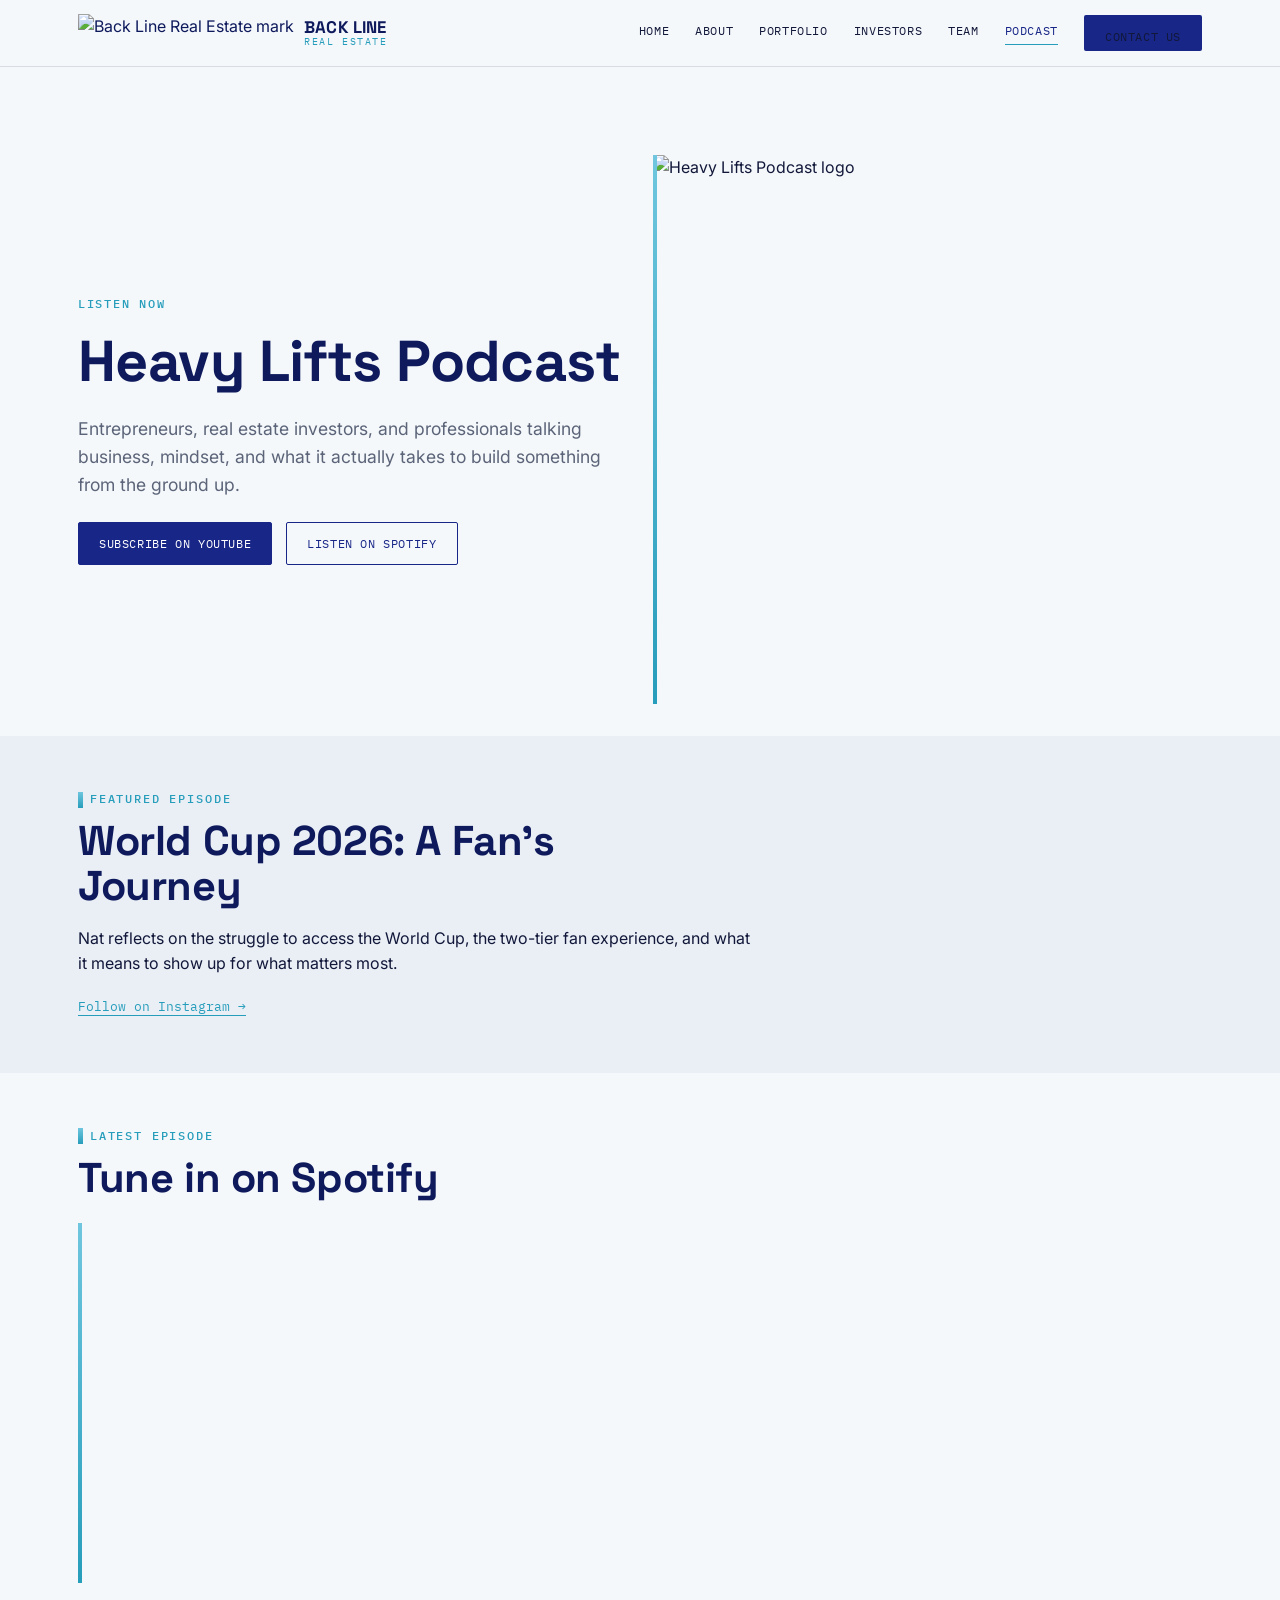
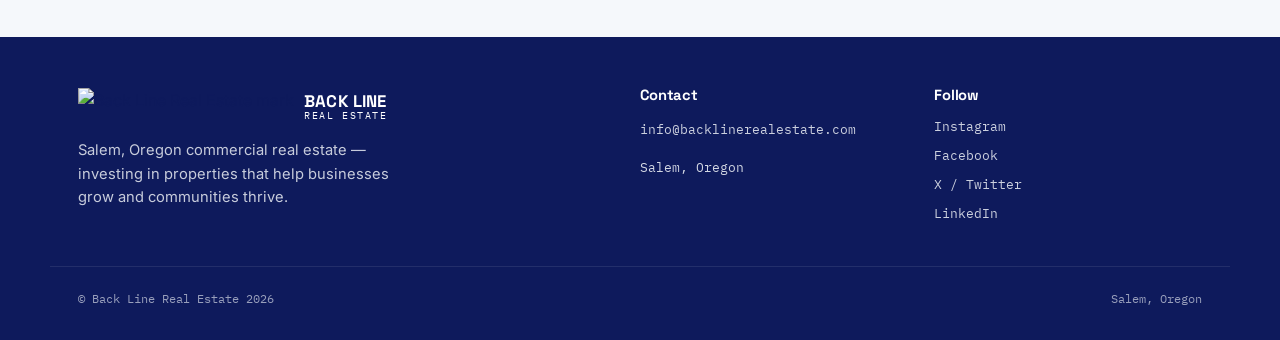
==== podcast.html @ 8ded8dc3 "Add files via upload" ====
<!DOCTYPE html>
<html lang="en">
<head>
<meta charset="UTF-8">
<meta name="viewport" content="width=device-width, initial-scale=1">
<title>Podcast | Back Line Real Estate</title>
<meta name="description" content="Heavy Lifts Podcast — entrepreneurship, real estate, and mindset with Nat Borchers.">
<link rel="stylesheet" href="styles.css">
</head>
<body>

<header class="site">
  <div class="bar">
    <a class="logo" href="index.html"><img src="assets/logo-mark.png" alt="Back Line Real Estate mark"><span class="logotype"><b>BACK LINE</b><span>REAL ESTATE</span></span></a>
    <button class="navtoggle" aria-label="Menu" onclick="document.querySelector('nav.primary').classList.toggle('open')"><span></span><span></span><span></span></button>
    <nav class="primary">
      <a href="index.html">Home</a>
      <a href="about.html">About</a>
      <a href="portfolio.html">Portfolio</a>
      <a href="investors.html">Investors</a>
      <a href="team.html">Team</a>
      <a href="podcast.html" class="active">Podcast</a>
      <a class="btn" href="contact.html">Contact Us</a>
    </nav>
  </div>
</header>

<section class="hero" style="padding-bottom:2rem;">
  <div class="wrap grid grid-2" style="align-items:center;">
    <div>
      <div class="kicker">Listen Now</div>
      <h1 style="font-size:clamp(2.3rem,5vw,3.6rem);">Heavy Lifts Podcast</h1>
      <p class="lede">Entrepreneurs, real estate investors, and professionals talking business, mindset, and what it actually takes to build something from the ground up.</p>
      <div style="display:flex; gap:14px; margin-top:1.4rem; flex-wrap:wrap;">
        <a class="btn" href="https://www.youtube.com/@HeavyLiftsPodcast">Subscribe on YouTube</a>
        <a class="btn outline" href="https://open.spotify.com/show/6ysNG8tgIy9WDLwiASm1T7?si=06528a99fe714900">Listen on Spotify</a>
      </div>
    </div>
    <div class="frame-mark" style="aspect-ratio:1; overflow:hidden;">
      <img src="https://images.squarespace-cdn.com/content/v1/683a73ac31a0282bdf9b7718/6878b6a5-693c-440b-992c-0c0ae1ac0883/Heavy+Lifts+Podcast_logo_NEW.png" alt="Heavy Lifts Podcast logo" style="width:100%; height:100%; object-fit:cover;">
    </div>
  </div>
</section>

<section class="section-alt">
  <div class="wrap">
    <div class="eyebrow">Featured Episode</div>
    <h2 style="max-width:600px;">World Cup 2026: A Fan's Journey</h2>
    <p class="prose">Nat reflects on the struggle to access the World Cup, the two-tier fan experience, and what it means to show up for what matters most.</p>
    <a class="link" style="font-family:'IBM Plex Mono',monospace; font-size:0.82rem; color:var(--teal); text-decoration:none; border-bottom:1px solid var(--teal);" href="https://www.instagram.com/heavyliftspodcast">Follow on Instagram &rarr;</a>
  </div>
</section>

<section>
  <div class="wrap">
    <div class="eyebrow">Latest Episode</div>
    <h2 style="margin-bottom:1.4rem;">Tune in on Spotify</h2>
    <div class="frame-mark" style="max-width:680px; overflow:hidden;">
      <iframe src="https://open.spotify.com/embed/show/6ysNG8tgIy9WDLwiASm1T7?utm_source=generator" width="100%" height="352" frameborder="0" allowfullscreen loading="lazy" allow="autoplay; clipboard-write; encrypted-media; fullscreen; picture-in-picture" title="Heavy Lifts Podcast on Spotify"></iframe>
    </div>
  </div>
</section>

<footer class="site">
  <div class="wrap grid">
    <div>
      <div class="logo" style="margin-bottom:0.8em;"><img src="assets/logo-mark.png" alt="Back Line Real Estate mark"><span class="logotype"><b>BACK LINE</b><span>REAL ESTATE</span></span></div>
      <p style="max-width:340px; opacity:0.8; font-size:0.92rem;">Salem, Oregon commercial real estate &mdash; investing in properties that help businesses grow and communities thrive.</p>
    </div>
    <div>
      <h4>Contact</h4>
      <a href="mailto:info@backlinerealestate.com">info@backlinerealestate.com</a>
      <div style="margin-top:1.2em; opacity:0.85; font-size:0.82rem; font-family:'IBM Plex Mono',monospace;">Salem, Oregon</div>
    </div>
    <div>
      <h4>Follow</h4>
      <div class="socials" style="flex-direction:column; gap:8px;">
        <a href="https://www.instagram.com/backlinerealestate/">Instagram</a>
        <a href="https://www.facebook.com/NatBorchers">Facebook</a>
        <a href="https://x.com/natborchers">X / Twitter</a>
        <a href="https://www.linkedin.com/in/natborchers/">LinkedIn</a>
      </div>
    </div>
  </div>
  <div class="wrap bottom">
    <span>&copy; Back Line Real Estate 2026</span>
    <span>Salem, Oregon</span>
  </div>
</footer>

</body>
</html>
---- styles.css ----
/* Back Line Real Estate — design system v2
   Palette: derived directly from brand mark — deep navy + teal, on a cool near-white
   Type: Space Grotesk (geometric display, matches the logo's letterforms) + Inter (body) + IBM Plex Mono (data/labels)
   Signature: vertical "pillar" bars echoing the skyline mark, used as dividers and accents
*/

@import url('https://fonts.googleapis.com/css2?family=Space+Grotesk:wght@500;600;700&family=Inter:wght@400;500;600;700&family=IBM+Plex+Mono:wght@400;500&display=swap');

:root{
  --navy:#182687;
  --navy-deep:#0e1a5c;
  --teal:#269dbb;
  --teal-light:#6fc6de;
  --paper:#f5f8fb;
  --paper-2:#eaeff6;
  --ink:#12183a;
  --steel:#5b6478;
  --line:rgba(18,24,58,0.12);
  --max:1180px;
}

*{box-sizing:border-box;}
html{scroll-behavior:smooth;}
body{
  margin:0;
  background:var(--paper);
  color:var(--ink);
  font-family:'Inter',system-ui,sans-serif;
  font-size:16px;
  line-height:1.6;
  -webkit-font-smoothing:antialiased;
}

h1,h2,h3,h4{
  font-family:'Space Grotesk',sans-serif;
  font-weight:700;
  line-height:1.08;
  letter-spacing:-0.01em;
  margin:0 0 0.4em;
  color:var(--navy-deep);
}
h1{font-size:clamp(2.5rem,5.6vw,4.1rem);}
h2{font-size:clamp(1.8rem,3.6vw,2.6rem);}
h3{font-size:1.28rem; font-weight:600;}
p{margin:0 0 1em;}
a{color:inherit;}
img{max-width:100%; display:block;}

.eyebrow{
  font-family:'IBM Plex Mono',monospace;
  font-size:0.72rem;
  letter-spacing:0.16em;
  text-transform:uppercase;
  color:var(--teal);
  display:flex;
  align-items:center;
  gap:0.6em;
  margin-bottom:0.9em;
  font-weight:500;
}
.eyebrow::before{
  content:"";
  width:5px; height:16px;
  background:linear-gradient(180deg,var(--teal-light),var(--teal));
  display:inline-block;
}

.wrap{max-width:var(--max); margin:0 auto; padding:0 28px;}

/* ---- pillar signature element (echoes the mark's skyline bars) ---- */
.pillars{display:flex; gap:5px; align-items:flex-end; height:26px; margin-bottom:1rem;}
.pillars span{
  width:5px; display:block; background:linear-gradient(180deg,var(--teal-light),var(--teal));
  border-radius:1px 1px 0 0;
}
.pillars span:nth-child(1){height:55%;}
.pillars span:nth-child(2){height:78%;}
.pillars span:nth-child(3){height:100%;}
.pillars span:nth-child(4){height:70%;}
.pillars span:nth-child(5){height:88%;}

.frame-mark{position:relative;}
.frame-mark::before{
  content:""; position:absolute; left:0; top:0; bottom:0; width:4px;
  background:linear-gradient(180deg,var(--teal-light),var(--teal));
}

/* ---- tick rule divider ---- */
.tick-rule{height:1px; background:var(--line); margin:3.2rem 0;}

/* ---- header ---- */
header.site{
  position:sticky; top:0; z-index:50;
  background:rgba(245,248,251,0.94);
  backdrop-filter:blur(6px);
  border-bottom:1px solid var(--line);
}
header.site .bar{
  display:flex; align-items:center; justify-content:space-between;
  padding:14px 28px;
  max-width:var(--max); margin:0 auto;
}
.logo{
  display:flex; align-items:center; gap:10px;
  text-decoration:none; color:var(--navy-deep);
}
.logo img{height:38px; width:auto; display:block;}
.logo .logotype{display:flex; flex-direction:column; line-height:1.05;}
.logo .logotype b{
  font-family:'Space Grotesk',sans-serif; font-weight:700; font-size:1.05rem;
  letter-spacing:0.01em; color:var(--navy-deep);
}
.logo .logotype span{
  font-family:'IBM Plex Mono',monospace; font-size:0.62rem; letter-spacing:0.16em;
  color:var(--teal); text-transform:uppercase;
}
nav.primary{display:flex; align-items:center; gap:26px;}
nav.primary a{
  font-family:'IBM Plex Mono',monospace;
  font-size:0.76rem; letter-spacing:0.05em; text-transform:uppercase;
  text-decoration:none; color:var(--ink);
  padding-bottom:3px; border-bottom:1px solid transparent;
  transition:border-color .15s ease, color .15s ease;
}
nav.primary a:hover, nav.primary a.active{border-color:var(--teal); color:var(--navy);}
.btn{
  font-family:'IBM Plex Mono',monospace;
  font-size:0.76rem; letter-spacing:0.05em; text-transform:uppercase;
  text-decoration:none;
  background:var(--navy); color:#fff;
  padding:11px 20px; display:inline-block; border-radius:2px;
  border:1px solid var(--navy);
  transition:background .15s ease, opacity .15s ease;
}
.btn:hover{background:var(--navy-deep);}
.btn.outline{background:transparent; color:var(--navy); border-color:var(--navy);}
.btn.outline:hover{background:var(--navy); color:#fff;}
.navtoggle{display:none; background:none; border:none; cursor:pointer; padding:4px;}
.navtoggle span{display:block; width:24px; height:2px; background:var(--ink); margin:5px 0;}

/* ---- hero ---- */
.hero{padding:5.5rem 0 4rem; position:relative;}
.hero .kicker{
  font-family:'IBM Plex Mono',monospace; font-size:0.78rem;
  letter-spacing:0.14em; text-transform:uppercase; color:var(--teal); margin-bottom:1rem; font-weight:500;
}
.hero .lede{max-width:620px; font-size:1.1rem; color:var(--steel);}

/* ---- sections ---- */
section{padding:3.4rem 0;}
.section-alt{background:var(--paper-2);}
.section-dark{background:var(--navy-deep); color:var(--paper);}
.section-dark h2,.section-dark h3{color:#fff;}
.section-dark .eyebrow{color:var(--teal-light);}
.section-dark .eyebrow::before{background:linear-gradient(180deg,var(--teal-light),var(--teal));}
.section-dark p{color:rgba(245,248,251,0.82);}

/* ---- grids ---- */
.grid{display:grid; gap:26px;}
.grid-2{grid-template-columns:repeat(2,1fr);}
.grid-3{grid-template-columns:repeat(3,1fr);}
.grid-4{grid-template-columns:repeat(4,1fr);}

/* ---- portfolio card ---- */
.property{background:#fff; border:1px solid var(--line); border-radius:3px; overflow:hidden;}
.property .imgframe{position:relative; overflow:hidden; aspect-ratio:4/3; background:var(--steel);}
.property .imgframe img{width:100%; height:100%; object-fit:cover;}
.property .imgframe::after{
  content:""; position:absolute; left:0; top:0; bottom:0; width:4px;
  background:linear-gradient(180deg,var(--teal-light),var(--teal));
}
.property .meta{padding:20px;}
.property .parcel{
  font-family:'IBM Plex Mono',monospace; font-size:0.68rem; color:var(--teal);
  letter-spacing:0.1em; margin-bottom:0.4em; font-weight:500;
}
.property h3{margin-bottom:0.3em;}
.property a.link{
  font-family:'IBM Plex Mono',monospace; font-size:0.78rem; letter-spacing:0.03em;
  text-decoration:none; color:var(--navy); border-bottom:1px solid var(--navy);
  display:inline-block; margin-top:0.6em;
}

/* ---- team card ---- */
.person{background:#fff; border:1px solid var(--line); border-radius:3px; overflow:hidden;}
.person .imgframe{aspect-ratio:1; overflow:hidden; background:var(--steel); position:relative;}
.person .imgframe img{width:100%; height:100%; object-fit:cover;}
.person .imgframe::after{
  content:""; position:absolute; left:0; top:0; bottom:0; width:4px;
  background:linear-gradient(180deg,var(--teal-light),var(--teal));
}
.person .meta{padding:18px;}
.person .role{
  font-family:'IBM Plex Mono',monospace; font-size:0.68rem; color:var(--teal);
  text-transform:uppercase; letter-spacing:0.1em; margin-bottom:0.3em; font-weight:500;
}

/* ---- stat row ---- */
.stats{display:flex; flex-wrap:wrap; gap:0; border-top:1px solid var(--line); border-bottom:1px solid var(--line);}
.stat{flex:1; min-width:150px; padding:1.6rem 1.4rem; border-right:1px solid var(--line);}
.stat:last-child{border-right:none;}
.stat .num{font-family:'Space Grotesk',sans-serif; font-weight:700; font-size:2.5rem; color:var(--teal-light); line-height:1;}
.stat .lbl{font-family:'IBM Plex Mono',monospace; font-size:0.7rem; letter-spacing:0.08em; text-transform:uppercase; color:rgba(245,248,251,0.7); margin-top:0.4em;}

/* ---- footer ---- */
footer.site{background:var(--navy-deep); color:var(--paper); padding:3.2rem 0 2rem;}
footer.site .grid{grid-template-columns:2fr 1fr 1fr;}
footer.site h4{color:#fff; font-size:0.92rem; margin-bottom:0.8em; font-family:'Space Grotesk',sans-serif;}
footer.site a{color:var(--paper); opacity:0.82; text-decoration:none; font-family:'IBM Plex Mono',monospace; font-size:0.82rem;}
footer.site a:hover{opacity:1; color:var(--teal-light);}
footer.site .socials{display:flex; gap:16px; margin-top:0.6em;}
footer.site .bottom{
  margin-top:2.6rem; padding-top:1.4rem; border-top:1px solid rgba(245,248,251,0.15);
  font-family:'IBM Plex Mono',monospace; font-size:0.72rem; opacity:0.6;
  display:flex; justify-content:space-between; flex-wrap:wrap; gap:8px;
}
footer .logo .logotype b, footer .logo .logotype span{color:#fff;}

/* ---- misc content blocks ---- */
.prose{max-width:680px;}
.prose p{color:var(--steel); font-size:1.02rem;}
.quote-block{
  border-left:3px solid var(--teal); padding-left:1.4rem; margin:2rem 0;
  font-family:'Space Grotesk',sans-serif; font-weight:600; font-size:1.4rem;
  line-height:1.3; color:var(--navy-deep);
}

@media (max-width:860px){
  .grid-2,.grid-3,.grid-4{grid-template-columns:1fr;}
  footer.site .grid{grid-template-columns:1fr;}
  nav.primary{
    position:fixed; inset:64px 0 0 0; background:var(--paper);
    flex-direction:column; align-items:flex-start; padding:24px 28px; gap:20px;
    transform:translateX(100%); transition:transform .2s ease; overflow-y:auto;
  }
  nav.primary.open{transform:translateX(0);}
  .navtoggle{display:block;}
  .stat{min-width:120px;}
}
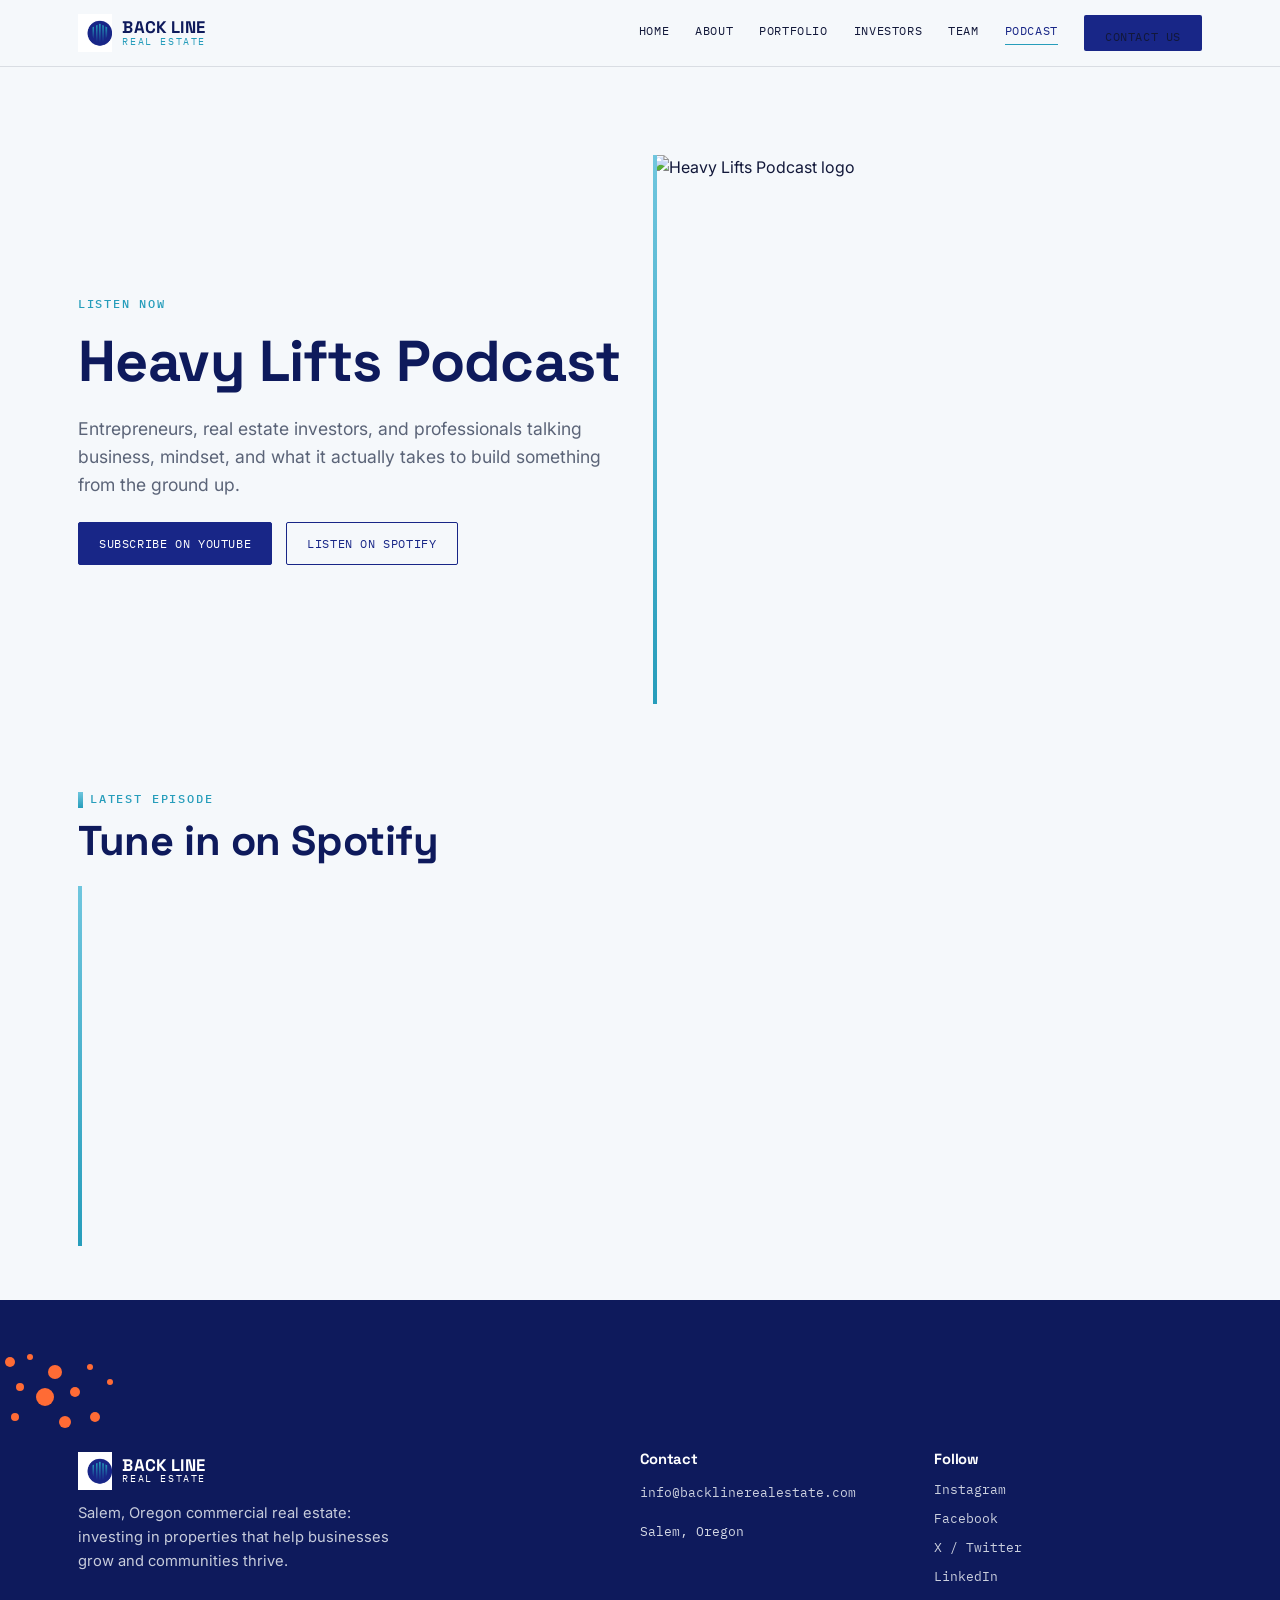
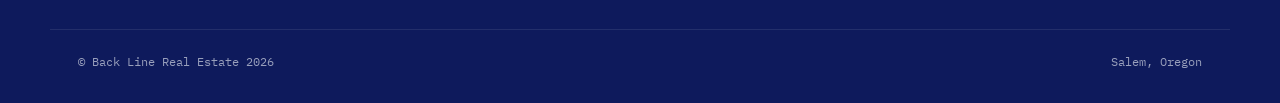
==== commit b73b54af: "Add files via upload" ====
--- a/podcast.html
+++ b/podcast.html
@@ -4,7 +4,7 @@
 <meta charset="UTF-8">
 <meta name="viewport" content="width=device-width, initial-scale=1">
 <title>Podcast | Back Line Real Estate</title>
-<meta name="description" content="Heavy Lifts Podcast — entrepreneurship, real estate, and mindset with Nat Borchers.">
+<meta name="description" content="Heavy Lifts Podcast: entrepreneurship, real estate, and mindset with Nat Borchers.">
 <link rel="stylesheet" href="styles.css">
 </head>
 <body>
@@ -42,15 +42,6 @@
   </div>
 </section>
 
-<section class="section-alt">
-  <div class="wrap">
-    <div class="eyebrow">Featured Episode</div>
-    <h2 style="max-width:600px;">World Cup 2026: A Fan's Journey</h2>
-    <p class="prose">Nat reflects on the struggle to access the World Cup, the two-tier fan experience, and what it means to show up for what matters most.</p>
-    <a class="link" style="font-family:'IBM Plex Mono',monospace; font-size:0.82rem; color:var(--teal); text-decoration:none; border-bottom:1px solid var(--teal);" href="https://www.instagram.com/heavyliftspodcast">Follow on Instagram &rarr;</a>
-  </div>
-</section>
-
 <section>
   <div class="wrap">
     <div class="eyebrow">Latest Episode</div>
@@ -62,10 +53,11 @@
 </section>
 
 <footer class="site">
+    <div class="dot-cluster" style="bottom:20px; right:30px; width:130px; height:100px;"><svg viewBox="0 0 130 100" width="130" height="100"><circle cx="10" cy="10" r="5" fill="#ff6b35"/><circle cx="30" cy="5" r="3" fill="#ff6b35"/><circle cx="55" cy="20" r="7" fill="#ff6b35"/><circle cx="20" cy="35" r="4" fill="#ff6b35"/><circle cx="45" cy="45" r="9" fill="#ff6b35"/><circle cx="75" cy="40" r="5" fill="#ff6b35"/><circle cx="90" cy="15" r="3" fill="#ff6b35"/><circle cx="65" cy="70" r="6" fill="#ff6b35"/><circle cx="15" cy="65" r="4" fill="#ff6b35"/><circle cx="95" cy="65" r="5" fill="#ff6b35"/><circle cx="110" cy="30" r="3" fill="#ff6b35"/></svg></div>
   <div class="wrap grid">
     <div>
       <div class="logo" style="margin-bottom:0.8em;"><img src="assets/logo-mark.png" alt="Back Line Real Estate mark"><span class="logotype"><b>BACK LINE</b><span>REAL ESTATE</span></span></div>
-      <p style="max-width:340px; opacity:0.8; font-size:0.92rem;">Salem, Oregon commercial real estate &mdash; investing in properties that help businesses grow and communities thrive.</p>
+      <p style="max-width:340px; opacity:0.8; font-size:0.92rem;">Salem, Oregon commercial real estate: investing in properties that help businesses grow and communities thrive.</p>
     </div>
     <div>
       <h4>Contact</h4>
